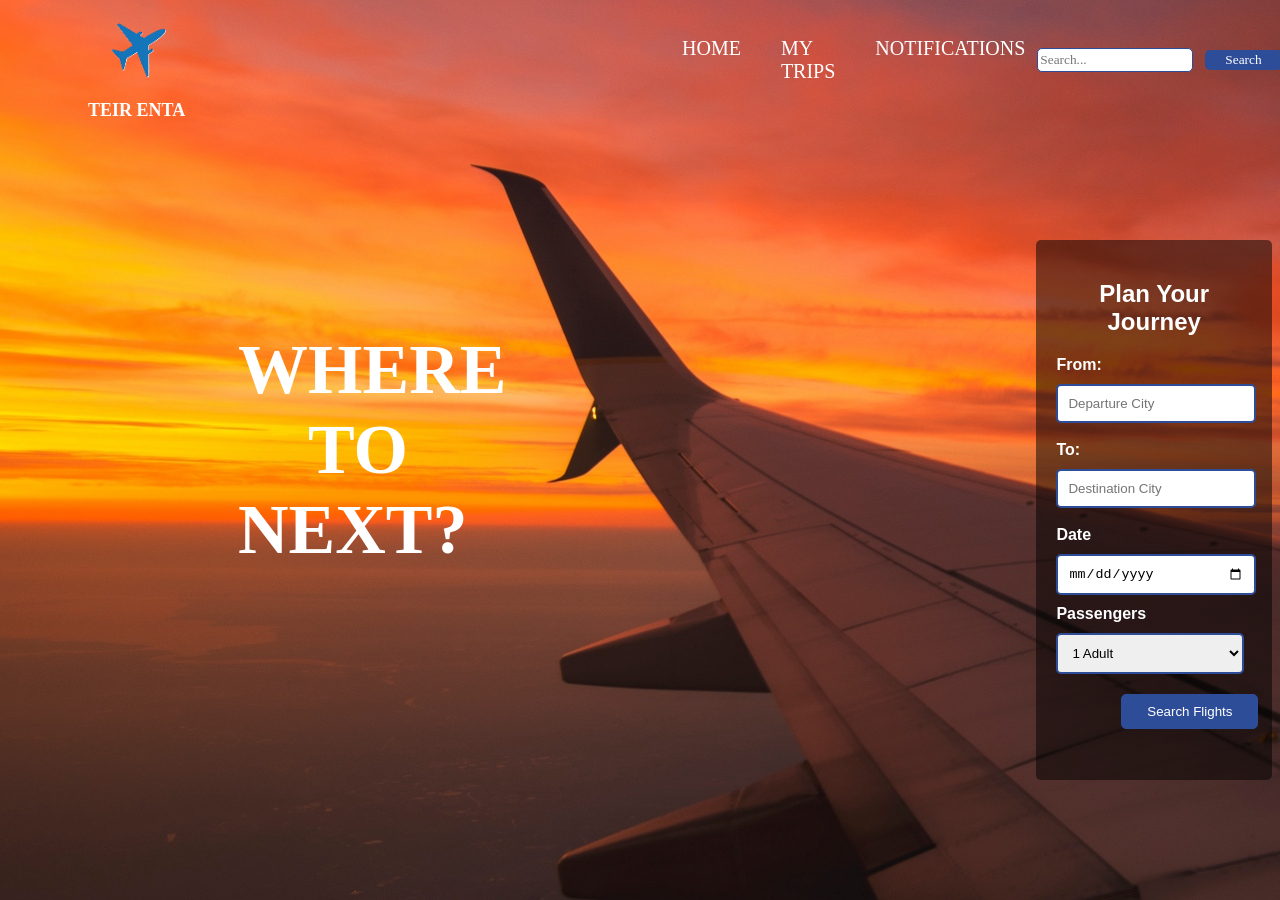
==== home.html @ 4d6200a0 "Add files via upload" ====
<!DOCTYPE html>
<html lang="en">

<head>
    <meta charset="UTF-8">
    <meta name="viewport" content="width=device-width, initial-scale=1.0">
    <title>Teir Enta Booking</title>
    <link rel="stylesheet" href="home.css">
</head>

<body>
    <nav class="navbar">
        <div class="brand">
            <img src="./images/Plane.png" alt="Plane Logo" class="logo">
            <h3 class="company-name">TEIR ENTA</h3>
        </div>
        <div class="nav-links">
           <a href="home.html">HOME</a>
            <a href="trips.html">MY TRIPS</a>
            <a href="notifications.html">NOTIFICATIONS</a>
        </div>

        <input type="text" placeholder="Search..." class="search-bar">
        <input type="button" value="Search" class="search-button">
    </nav>

    <div class="container">
        <h1 class="text">
            <span>WHERE</span><br>
            <SPAN class="to-text">TO</SPAN><br>
            <SPAn>NEXT?</SPAn><br>
        </h1>

        <div class="Plane-form input">
            <h2>Plan Your Journey</h2>
            <form action="/submit" method="post">
                <label for="from">From:</label>
                <input type="text" id="from" name="from" required placeholder="Departure City"><br><br>

                <label for="to">To:</label>
                <input type="text" id="to" name="to" required placeholder="Destination City"><br><br>



                <div class="row">
                    <div class="field1">
                        <label>Date</label>
                        <input type="date">
                        <div>
                            <label class="passengers">Passengers</label>
                            <select class="passengers-input passengers-select">
                                <option>1 Adult</option>
                                <option>2 Adults</option>
                                <option>3 Adults</option>
                                <option>4 Adults</option>
                                <option>5 adults</option>
                                <option>6 adults</option>
                                <option>7 adults</option>
                                <option>8 adults</option>
                                <option>8 or more adults</option>

                            </select>
                        </div>
                    </div>

                </div>
                <button type="submit" value="Search Flights" class="submit-button">Search Flights</button>
        </div>
        </form>



    </div>
</body>

</html>
---- home.css ----
body {
    background-image: url('./images/plane_background.png');
    font-family: Arial, sans-serif;
}

.navbar {
    display: flex;
    justify-content: center;
    align-items: center;
    gap: 12px;
    padding: 20px;
    margin: 10px;
    color: #fff;
    justify-content: space-between;
}

.navbar a {
    color: #fff;
    text-decoration: none;
    font-family: 'Times New Roman', Times, serif;
}

.navbar a:hover {
    color: #2d4d98;
    border-bottom: 1px solid #2d4d98;
}


.nav-links {
    display: flex;
    gap: 40px;
    margin-left: 460px;
    font-size: 20px;
}

nav{
    height: 60px;
}


.company-name {
    font-size: 24px;
    font-weight: bold;
    color: #ffffff;
    width: 100px;  
    font-family: 'Times New Roman', Times, serif;

    
}

.brand {
    display: flex;
    flex-direction: column;
    align-items: center;
    margin-left: 50px;
    margin-right: 22px;
    width: 100px;
    height: auto;
    
}

.logo {
    width: 100px;
    height: auto;
    display: block;
    margin: 0;
}

.company-name {
    font-size: 18px;
    font-weight: 700px;
    color: #ffffff;
    margin: 0;
    font-family: 'Times New Roman', Times, serif;
}


.search-bar {
    display: flex;
    border: 1px solid #2d4d98;
    align-items: center;
    background-color: #fff;
    border-radius: 5px;
    font-family: 'Times New Roman', Times, serif;
    width: 150px;
    margin-left: auto;
    height: 20px;
}

.search-button {
    background-color: #2d4d98;
    color: #fff;
    border: none;
    padding: 0 20px;
    cursor: pointer;
    border-radius: 5px;
    height: 20px;
    box-sizing: border-box;
    text-align: center;
    font-family: 'Times New Roman', Times, serif;
}

.search-button:hover {
    background-color: #fff;
    color: #011136;
    border: 1px solid #2d4d98;
}



.container{
    display: flex;
    align-items: center;
    gap: 30px;
}


.text{
    padding-left:30px;
    color: #ffffff;
    margin-left:200px ;
    font-size: 70px;
    font-family: 'Times New Roman', Times, serif;
}
.to-text{
    margin-left: 70px;
}


.Plane-image {
    margin-left: 50px;
     border-radius: 5px;
     
}


.Plane-form {
    display: flex;
    flex-direction: column;
    padding: 20px;
    background-color: rgba(0, 0, 0, 0.5);
    border-radius: 5px;
    margin-top: 40px;
    width: 400px;
    height: 500px;
    margin-top:120px;
    margin-left:500px;
    color: #ffffff;
}

.Plane-form h2 {
    margin-bottom: 20px;
    text-align: center;
}

.Plane-form label {
    display: block;
    margin-bottom: 10px;
    font-weight: bold;
}

.Plane-form input {
    width: 90%;
    padding: 10px;
    border: 2px solid #2d4d98;
    border-radius: 5px;
    height: auto;
}


.submit-button {
    margin: 0 auto;
    background-color: #2d4d98;;
    color: #ffffff;
    border: 1px solid #ffffff;
    border-color: #2d4d98;
    cursor: pointer;
    border-radius: 5px;
    width: 70%;
    height: 35px;
    margin-left: 65px;
    

}

.submit-button:hover {
    background-color: #ffffff;
    color: #2d4d98;
    border: 1px solid #2d4d98;
    align-self: center;

}

.passengers-input {
    width: 90%;
    padding: 10px;
    margin-bottom: 20px;
    border: 2px solid #2d4d98;
    border-radius: 5px;
    box-sizing: border-box;
}

.field{
    display: flex;
    align-items: center;

}

.dateinput{
    width: 45%;
    margin: 10px;
}
.passengers{
    margin-top:10px ;

}
.passengers-select{
    width: 96%;
}
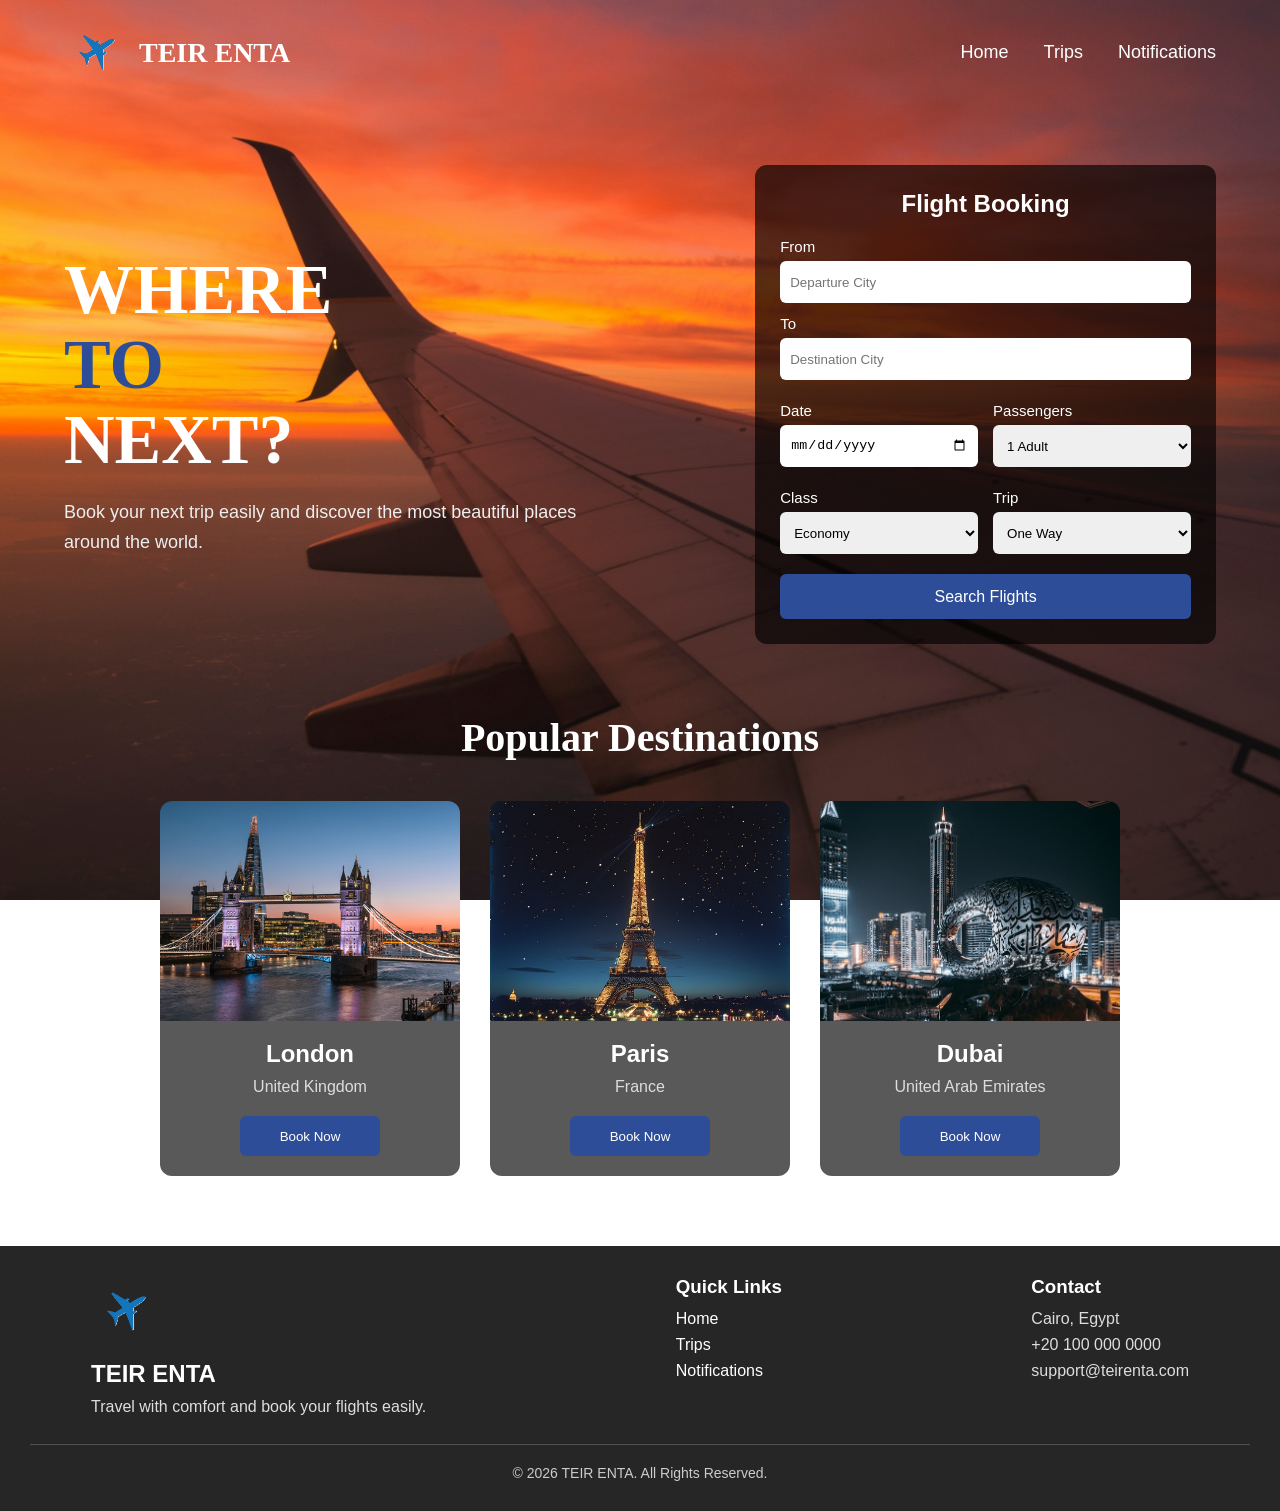
==== commit ffb40f2a: "full website is done" ====
--- a/home.html
+++ b/home.html
@@ -1,76 +1,339 @@
-<!DOCTYPE html>
-<html lang="en">
-
-<head>
-    <meta charset="UTF-8">
-    <meta name="viewport" content="width=device-width, initial-scale=1.0">
-    <title>Teir Enta Booking</title>
-    <link rel="stylesheet" href="home.css">
-</head>
-
-<body>
-    <nav class="navbar">
-        <div class="brand">
-            <img src="./images/Plane.png" alt="Plane Logo" class="logo">
-            <h3 class="company-name">TEIR ENTA</h3>
-        </div>
-        <div class="nav-links">
-           <a href="home.html">HOME</a>
-            <a href="trips.html">MY TRIPS</a>
-            <a href="notifications.html">NOTIFICATIONS</a>
-        </div>
-
-        <input type="text" placeholder="Search..." class="search-bar">
-        <input type="button" value="Search" class="search-button">
-    </nav>
-
-    <div class="container">
-        <h1 class="text">
-            <span>WHERE</span><br>
-            <SPAN class="to-text">TO</SPAN><br>
-            <SPAn>NEXT?</SPAn><br>
-        </h1>
-
-        <div class="Plane-form input">
-            <h2>Plan Your Journey</h2>
-            <form action="/submit" method="post">
-                <label for="from">From:</label>
-                <input type="text" id="from" name="from" required placeholder="Departure City"><br><br>
-
-                <label for="to">To:</label>
-                <input type="text" id="to" name="to" required placeholder="Destination City"><br><br>
-
-
-
-                <div class="row">
-                    <div class="field1">
-                        <label>Date</label>
-                        <input type="date">
-                        <div>
-                            <label class="passengers">Passengers</label>
-                            <select class="passengers-input passengers-select">
-                                <option>1 Adult</option>
-                                <option>2 Adults</option>
-                                <option>3 Adults</option>
-                                <option>4 Adults</option>
-                                <option>5 adults</option>
-                                <option>6 adults</option>
-                                <option>7 adults</option>
-                                <option>8 adults</option>
-                                <option>8 or more adults</option>
-
-                            </select>
-                        </div>
-                    </div>
-
-                </div>
-                <button type="submit" value="Search Flights" class="submit-button">Search Flights</button>
-        </div>
-        </form>
-
-
-
-    </div>
-</body>
-
+<!DOCTYPE html>
+<html lang="en">
+
+<head>
+
+    <meta charset="UTF-8">
+
+    <meta name="viewport" content="width=device-width, initial-scale=1.0">
+
+    <title>TEIR ENTA</title>
+
+    <link rel="stylesheet" href="home.css">
+
+    <link rel="stylesheet" href="https://cdnjs.cloudflare.com/ajax/libs/font-awesome/6.7.2/css/all.min.css">
+
+</head>
+
+<body>
+
+    <nav class="navbar">
+
+        <div class="logo-box">
+
+            <img src="./images/Plane.png" alt="Logo" class="logo">
+
+            <h2>TEIR ENTA</h2>
+
+        </div>
+
+        <ul class="menu">
+
+            <li><a href="home.html">Home</a></li>
+
+            <li><a href="trips.html">Trips</a></li>
+
+            <li><a href="notifications.html">Notifications</a></li>
+
+        </ul>
+
+    </nav>
+
+    <section class="main">
+
+        <div class="left">
+
+            <h1>
+
+                WHERE
+
+                <br>
+
+                <span>TO</span>
+
+                <br> NEXT?
+
+            </h1>
+
+            <p>
+
+                Book your next trip easily and discover the most beautiful places around the world.
+
+            </p>
+
+        </div>
+
+        <div class="right">
+
+            <div class="booking-box">
+
+                <h2>
+
+                    Flight Booking
+
+                </h2>
+
+                <form id="bookingForm">
+
+                    <label>
+
+                        From
+
+                    </label>
+
+                    <input type="text" id="from" placeholder="Departure City">
+
+                    <label>
+
+                        To
+
+                    </label>
+
+                    <input type="text" id="to" placeholder="Destination City">
+
+                    <div class="row">
+
+                        <div>
+
+                            <label>
+
+                                Date
+
+                            </label>
+
+                            <input type="date" id="date">
+
+                        </div>
+
+                        <div>
+
+                            <label>
+
+                                Passengers
+
+                            </label>
+
+                            <select id="passengers">
+
+                                <option>1 Adult</option>
+
+                                <option>2 Adults</option>
+
+                                <option>3 Adults</option>
+
+                                <option>4 Adults</option>
+
+                            </select>
+
+                        </div>
+
+                    </div>
+                    <div class="row">
+
+                        <div>
+
+                            <label>
+
+                                Class
+
+                            </label>
+
+                            <select id="class">
+
+                                <option>Economy</option>
+
+                                <option>Business</option>
+
+                                <option>First Class</option>
+
+                            </select>
+
+                        </div>
+
+                        <div>
+
+                            <label>
+
+                                Trip
+
+                            </label>
+
+                            <select id="trip">
+
+                                <option>One Way</option>
+
+                                <option>Round Trip</option>
+
+                            </select>
+
+                        </div>
+
+                    </div>
+
+                    <button type="button" class="btn" onclick="bookFlight()">
+    Search Flights
+</button>
+
+                </form>
+
+            </div>
+
+        </div>
+
+    </section>
+
+    <section class="places">
+
+        <h2>
+
+            Popular Destinations
+
+        </h2>
+
+        <div class="cards">
+
+            <div class="card">
+
+                <img src="./images/london.jpg" alt="London">
+
+                <h3>London</h3>
+
+                <p>United Kingdom</p>
+
+                <button class="card-btn">
+
+                    Book Now
+
+                </button>
+
+            </div>
+
+            <div class="card">
+
+                <img src="./images/paris.jpg" alt="Paris">
+
+                <h3>Paris</h3>
+
+                <p>France</p>
+
+                <button class="card-btn">
+
+                    Book Now
+
+                </button>
+
+            </div>
+            <div class="card">
+
+                <img src="./images/dubai.jpg" alt="Dubai">
+
+                <h3>Dubai</h3>
+
+                <p>United Arab Emirates</p>
+
+                <button class="card-btn">
+
+                    Book Now
+
+                </button>
+
+            </div>
+
+        </div>
+
+    </section>
+
+    <footer class="footer">
+
+        <div class="footer-box">
+
+            <div>
+
+                <img src="./images/Plane.png" class="footer-logo" alt="Logo">
+
+                <h2>
+
+                    TEIR ENTA
+
+                </h2>
+
+                <p>
+
+                    Travel with comfort and book your flights easily.
+
+                </p>
+
+            </div>
+
+            <div>
+
+                <h3>
+
+                    Quick Links
+
+                </h3>
+
+                <a href="home.html">
+
+                    Home
+
+                </a>
+
+                <a href="trips.html">
+
+                    Trips
+
+                </a>
+
+                <a href="notifications.html">
+
+                    Notifications
+
+                </a>
+
+            </div>
+
+            <div>
+
+                <h3>
+
+                    Contact
+
+                </h3>
+
+                <p>
+
+                    Cairo, Egypt
+
+                </p>
+
+                <p>
+
+                    +20 100 000 0000
+
+                </p>
+
+                <p>
+
+                    support@teirenta.com
+
+                </p>
+
+            </div>
+
+        </div>
+
+        <hr>
+        <p class="copyright">
+
+            © 2026 TEIR ENTA. All Rights Reserved.
+
+        </p>
+
+    </footer>
+
+    <script src="script.js"></script>
+
+</body>
+
 </html>
--- a/home.css
+++ b/home.css
@@ -1,219 +1,269 @@
-body {
-    background-image: url('./images/plane_background.png');
-    font-family: Arial, sans-serif;
-}
-
-.navbar {
-    display: flex;
-    justify-content: center;
-    align-items: center;
-    gap: 12px;
-    padding: 20px;
-    margin: 10px;
-    color: #fff;
-    justify-content: space-between;
-}
-
-.navbar a {
-    color: #fff;
-    text-decoration: none;
-    font-family: 'Times New Roman', Times, serif;
-}
-
-.navbar a:hover {
-    color: #2d4d98;
-    border-bottom: 1px solid #2d4d98;
-}
-
-
-.nav-links {
-    display: flex;
-    gap: 40px;
-    margin-left: 460px;
-    font-size: 20px;
-}
-
-nav{
-    height: 60px;
-}
-
-
-.company-name {
-    font-size: 24px;
-    font-weight: bold;
-    color: #ffffff;
-    width: 100px;  
-    font-family: 'Times New Roman', Times, serif;
-
-    
-}
-
-.brand {
-    display: flex;
-    flex-direction: column;
-    align-items: center;
-    margin-left: 50px;
-    margin-right: 22px;
-    width: 100px;
-    height: auto;
-    
-}
-
-.logo {
-    width: 100px;
-    height: auto;
-    display: block;
-    margin: 0;
-}
-
-.company-name {
-    font-size: 18px;
-    font-weight: 700px;
-    color: #ffffff;
-    margin: 0;
-    font-family: 'Times New Roman', Times, serif;
-}
-
-
-.search-bar {
-    display: flex;
-    border: 1px solid #2d4d98;
-    align-items: center;
-    background-color: #fff;
-    border-radius: 5px;
-    font-family: 'Times New Roman', Times, serif;
-    width: 150px;
-    margin-left: auto;
-    height: 20px;
-}
-
-.search-button {
-    background-color: #2d4d98;
-    color: #fff;
-    border: none;
-    padding: 0 20px;
-    cursor: pointer;
-    border-radius: 5px;
-    height: 20px;
-    box-sizing: border-box;
-    text-align: center;
-    font-family: 'Times New Roman', Times, serif;
-}
-
-.search-button:hover {
-    background-color: #fff;
-    color: #011136;
-    border: 1px solid #2d4d98;
-}
-
-
-
-.container{
-    display: flex;
-    align-items: center;
-    gap: 30px;
-}
-
-
-.text{
-    padding-left:30px;
-    color: #ffffff;
-    margin-left:200px ;
-    font-size: 70px;
-    font-family: 'Times New Roman', Times, serif;
-}
-.to-text{
-    margin-left: 70px;
-}
-
-
-.Plane-image {
-    margin-left: 50px;
-     border-radius: 5px;
-     
-}
-
-
-.Plane-form {
-    display: flex;
-    flex-direction: column;
-    padding: 20px;
-    background-color: rgba(0, 0, 0, 0.5);
-    border-radius: 5px;
-    margin-top: 40px;
-    width: 400px;
-    height: 500px;
-    margin-top:120px;
-    margin-left:500px;
-    color: #ffffff;
-}
-
-.Plane-form h2 {
-    margin-bottom: 20px;
-    text-align: center;
-}
-
-.Plane-form label {
-    display: block;
-    margin-bottom: 10px;
-    font-weight: bold;
-}
-
-.Plane-form input {
-    width: 90%;
-    padding: 10px;
-    border: 2px solid #2d4d98;
-    border-radius: 5px;
-    height: auto;
-}
-
-
-.submit-button {
-    margin: 0 auto;
-    background-color: #2d4d98;;
-    color: #ffffff;
-    border: 1px solid #ffffff;
-    border-color: #2d4d98;
-    cursor: pointer;
-    border-radius: 5px;
-    width: 70%;
-    height: 35px;
-    margin-left: 65px;
-    
-
-}
-
-.submit-button:hover {
-    background-color: #ffffff;
-    color: #2d4d98;
-    border: 1px solid #2d4d98;
-    align-self: center;
-
-}
-
-.passengers-input {
-    width: 90%;
-    padding: 10px;
-    margin-bottom: 20px;
-    border: 2px solid #2d4d98;
-    border-radius: 5px;
-    box-sizing: border-box;
-}
-
-.field{
-    display: flex;
-    align-items: center;
-
-}
-
-.dateinput{
-    width: 45%;
-    margin: 10px;
-}
-.passengers{
-    margin-top:10px ;
-
-}
-.passengers-select{
-    width: 96%;
+* {
+    margin: 0;
+    padding: 0;
+    box-sizing: border-box;
+}
+
+body {
+    font-family: Arial, sans-serif;
+    background-image: url("./images/plane_background.png");
+    background-size: cover;
+    background-position: center;
+    background-repeat: no-repeat;
+    background-attachment: fixed;
+    color: white;
+}
+
+.navbar {
+    width: 90%;
+    margin: auto;
+    padding: 20px 0;
+    display: flex;
+    justify-content: space-between;
+    align-items: center;
+}
+
+.logo-box {
+    display: flex;
+    align-items: center;
+    gap: 10px;
+}
+
+.logo {
+    width: 65px;
+}
+
+.logo-box h2 {
+    font-size: 28px;
+    font-family: 'Times New Roman', serif;
+}
+
+.menu {
+    display: flex;
+    list-style: none;
+    gap: 35px;
+}
+
+.menu li a {
+    text-decoration: none;
+    color: white;
+    font-size: 18px;
+    transition: .3s;
+}
+
+.menu li a:hover {
+    color: #2d4d98;
+}
+
+.main {
+    width: 90%;
+    margin: 60px auto;
+    display: flex;
+    justify-content: space-between;
+    align-items: center;
+    gap: 40px;
+}
+
+.left {
+    width: 45%;
+}
+
+.left h1 {
+    font-size: 70px;
+    line-height: 75px;
+    font-family: 'Times New Roman', serif;
+}
+
+.left span {
+    color: #2d4d98;
+}
+
+.left p {
+    margin-top: 20px;
+    font-size: 18px;
+    line-height: 30px;
+    color: #eeeeee;
+}
+
+.right {
+    width: 40%;
+}
+
+.booking-box {
+    background: rgba(0, 0, 0, .65);
+    padding: 25px;
+    border-radius: 12px;
+}
+
+.booking-box h2 {
+    text-align: center;
+    margin-bottom: 20px;
+}
+
+.booking-box label {
+    display: block;
+    margin-top: 12px;
+    margin-bottom: 6px;
+    font-size: 15px;
+}
+
+.booking-box input,
+.booking-box select {
+    width: 100%;
+    height: 42px;
+    border: none;
+    border-radius: 6px;
+    padding: 10px;
+    outline: none;
+}
+
+.row {
+    display: flex;
+    gap: 15px;
+    margin-top: 10px;
+}
+
+.row div {
+    width: 100%;
+}
+
+.btn {
+    width: 100%;
+    height: 45px;
+    margin-top: 20px;
+    border: none;
+    border-radius: 6px;
+    background: #2d4d98;
+    color: white;
+    font-size: 16px;
+    cursor: pointer;
+    transition: .3s;
+}
+
+.btn:hover {
+    background: white;
+    color: #2d4d98;
+}
+
+.places {
+    width: 90%;
+    margin: 70px auto;
+}
+
+.places h2 {
+    text-align: center;
+    font-size: 40px;
+    margin-bottom: 40px;
+    font-family: 'Times New Roman', serif;
+}
+
+.cards {
+    display: flex;
+    justify-content: center;
+    gap: 30px;
+    flex-wrap: wrap;
+}
+
+.card {
+    width: 300px;
+    background: rgba(0, 0, 0, .65);
+    border-radius: 12px;
+    overflow: hidden;
+    text-align: center;
+    transition: .3s;
+}
+
+.card:hover {
+    transform: translateY(-6px);
+}
+
+.card img {
+    width: 100%;
+    height: 220px;
+    object-fit: cover;
+}
+
+.card h3 {
+    margin-top: 15px;
+    font-size: 24px;
+}
+
+.card p {
+    margin: 10px 0 20px;
+    color: #dddddd;
+}
+
+.card-btn {
+    width: 140px;
+    height: 40px;
+    margin-bottom: 20px;
+    border: none;
+    border-radius: 6px;
+    background: #2d4d98;
+    color: white;
+    cursor: pointer;
+    transition: .3s;
+}
+
+.card-btn:hover {
+    background: white;
+    color: #2d4d98;
+}
+
+.footer {
+    background: rgba(0, 0, 0, .85);
+    padding: 30px;
+    margin-top: 60px;
+}
+
+.footer-box {
+    width: 90%;
+    margin: auto;
+    display: flex;
+    justify-content: space-between;
+    flex-wrap: wrap;
+    gap: 30px;
+}
+
+.footer-logo {
+    width: 70px;
+    margin-bottom: 10px;
+}
+
+.footer-box h2 {
+    margin-bottom: 10px;
+}
+
+.footer-box h3 {
+    margin-bottom: 12px;
+}
+
+.footer-box p {
+    color: #dddddd;
+    margin-bottom: 8px;
+}
+
+.footer-box a {
+    display: block;
+    text-decoration: none;
+    color: white;
+    margin-bottom: 8px;
+    transition: .3s;
+}
+
+.footer-box a:hover {
+    color: #2d4d98;
+}
+
+.footer hr {
+    margin: 20px 0;
+    border: none;
+    height: 1px;
+    background: rgba(255, 255, 255, .2);
+}
+
+.copyright {
+    text-align: center;
+    color: #cccccc;
+    font-size: 14px;
 }
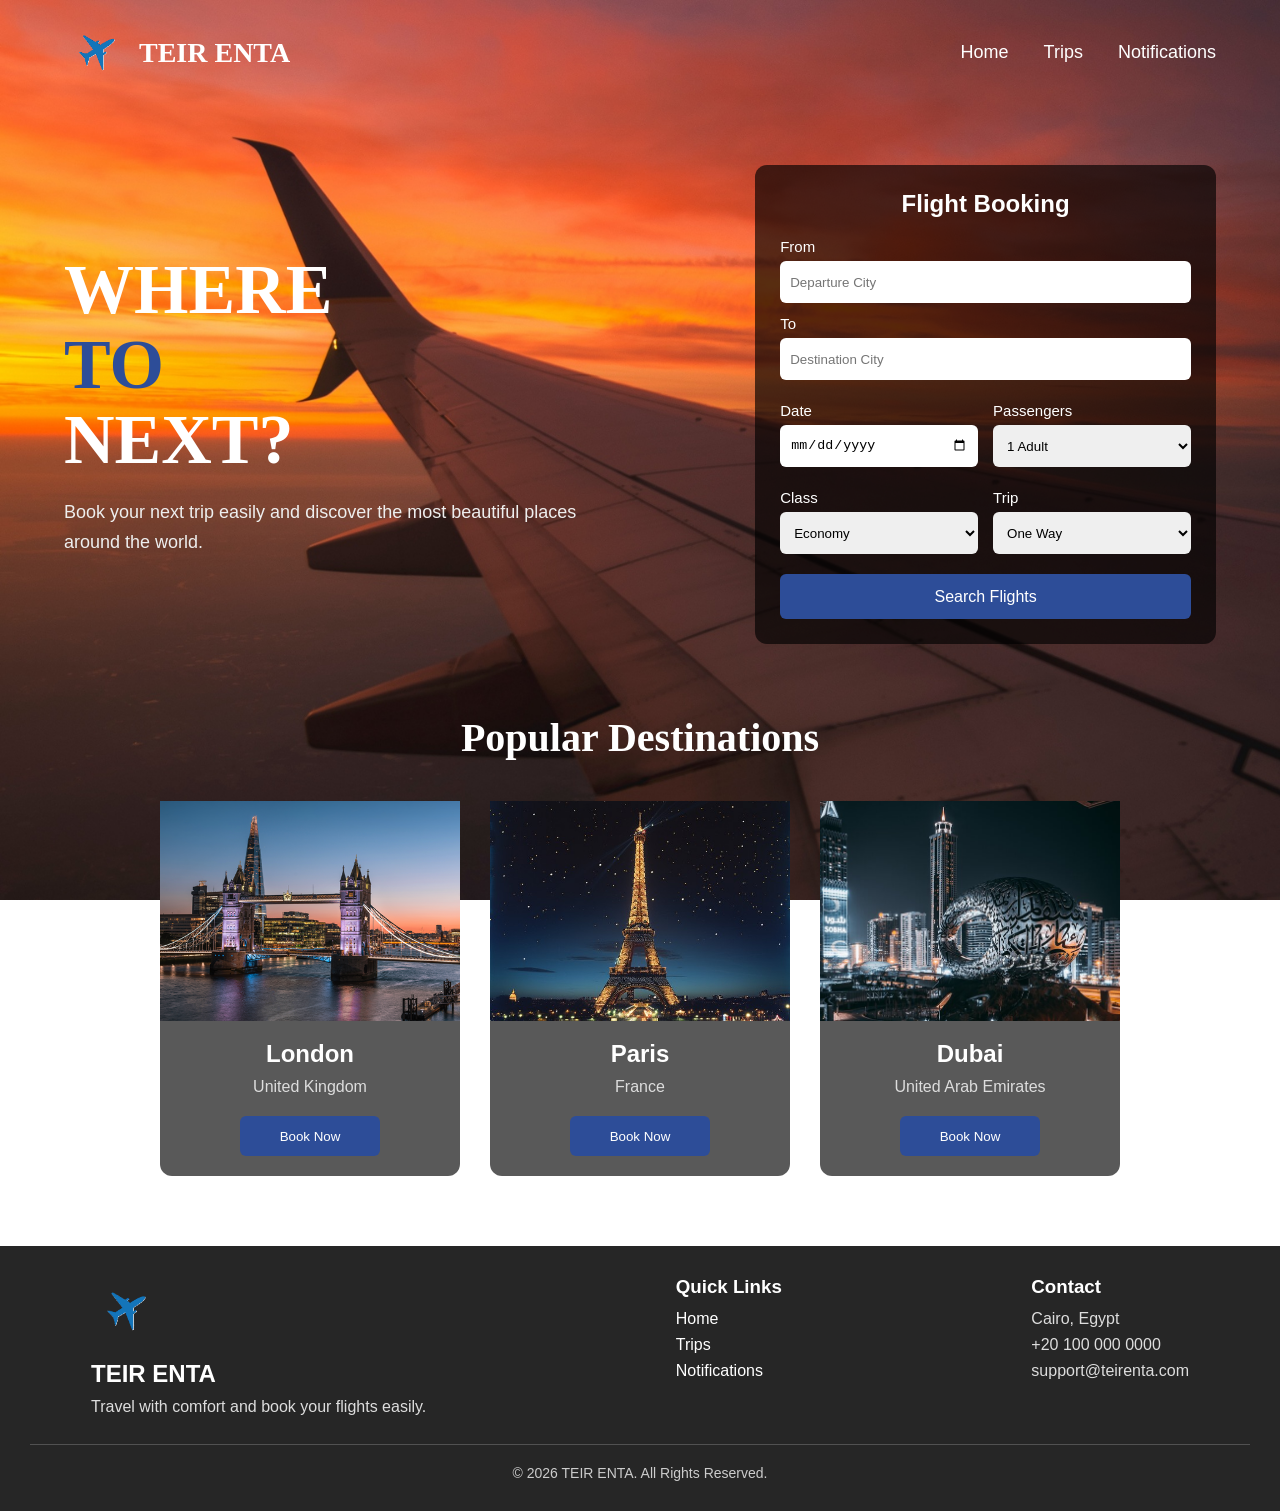
==== commit a9791130: "small edits" ====
--- a/home.html
+++ b/home.html
@@ -11,8 +11,6 @@
 
     <link rel="stylesheet" href="home.css">
 
-    <link rel="stylesheet" href="https://cdnjs.cloudflare.com/ajax/libs/font-awesome/6.7.2/css/all.min.css">
-
 </head>
 
 <body>
@@ -122,6 +120,18 @@
                                 <option>3 Adults</option>
 
                                 <option>4 Adults</option>
+
+                                <option>5 Adults</option>
+
+                                <option>6 Adults</option>
+
+                                <option>7 Adults</option>
+
+                                <option>8 Adults</option>
+
+                                <option>9 Adults</option>
+
+                                <option>10 Adults</option>
 
                             </select>
 
--- a/home.css
+++ b/home.css
@@ -168,7 +168,6 @@
     width: 300px;
     background: rgba(0, 0, 0, .65);
     border-radius: 12px;
-    overflow: hidden;
     text-align: center;
     transition: .3s;
 }
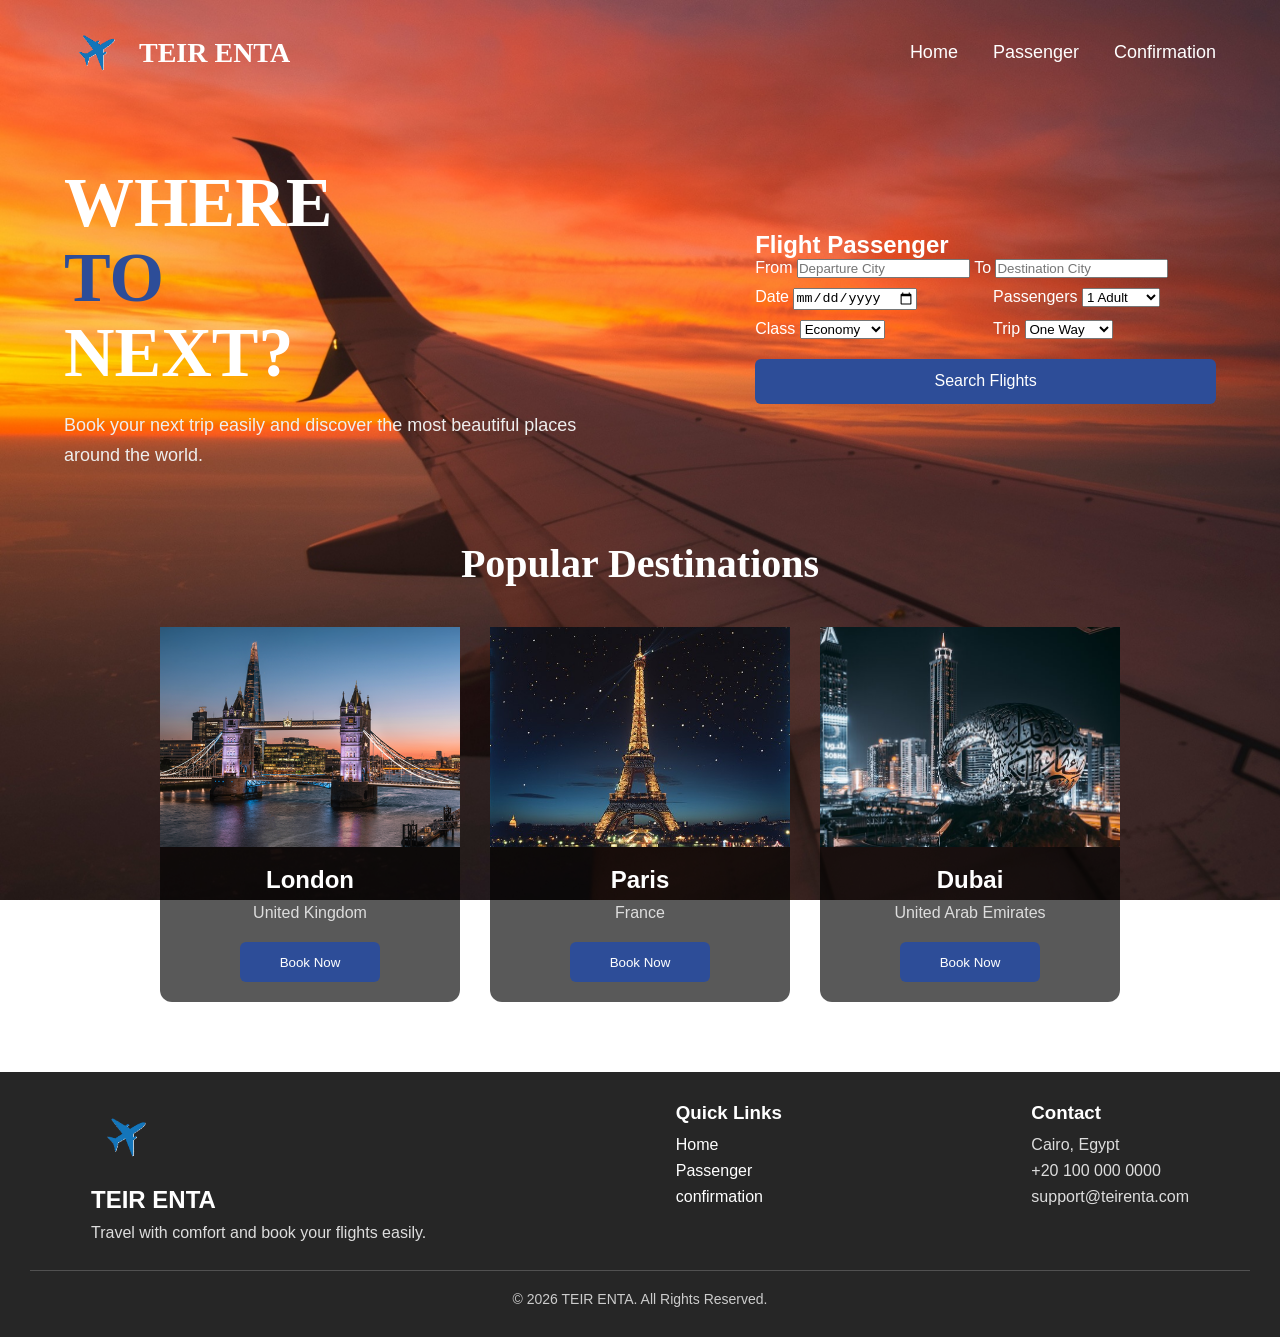
==== commit ab11a926: "Add files via upload" ====
--- a/home.html
+++ b/home.html
@@ -29,9 +29,9 @@
 
             <li><a href="home.html">Home</a></li>
 
-            <li><a href="trips.html">Trips</a></li>
-
-            <li><a href="notifications.html">Notifications</a></li>
+            <li><a href="passenger.html">Passenger</a></li>
+
+            <li><a href="confirmation.html">Confirmation</a></li>
 
         </ul>
 
@@ -63,15 +63,15 @@
 
         <div class="right">
 
-            <div class="booking-box">
+            <div class="Passenger-box">
 
                 <h2>
 
-                    Flight Booking
+                    Flight Passenger
 
                 </h2>
 
-                <form id="bookingForm">
+                <form id="PassengerForm">
 
                     <label>
 
@@ -79,7 +79,7 @@
 
                     </label>
 
-                    <input type="text" id="from" placeholder="Departure City">
+                    <input type="text" id="from" placeholder="Departure City" required>
 
                     <label>
 
@@ -87,7 +87,7 @@
 
                     </label>
 
-                    <input type="text" id="to" placeholder="Destination City">
+                    <input type="text" id="to" placeholder="Destination City" required>
 
                     <div class="row">
 
@@ -99,7 +99,7 @@
 
                             </label>
 
-                            <input type="date" id="date">
+                            <input type="date" id="date" required>
 
                         </div>
 
@@ -111,7 +111,7 @@
 
                             </label>
 
-                            <select id="passengers">
+                            <select id="passengers" required>
 
                                 <option>1 Adult</option>
 
@@ -148,7 +148,7 @@
 
                             </label>
 
-                            <select id="class">
+                            <select id="class" required>
 
                                 <option>Economy</option>
 
@@ -168,7 +168,7 @@
 
                             </label>
 
-                            <select id="trip">
+                            <select id="trip" required>
 
                                 <option>One Way</option>
 
@@ -289,15 +289,15 @@
 
                 </a>
 
-                <a href="trips.html">
-
-                    Trips
+                <a href="passenger.html">
+
+                    Passenger
 
                 </a>
 
-                <a href="notifications.html">
-
-                    Notifications
+                <a href="confirmation.html">
+
+                    confirmation
 
                 </a>
 
